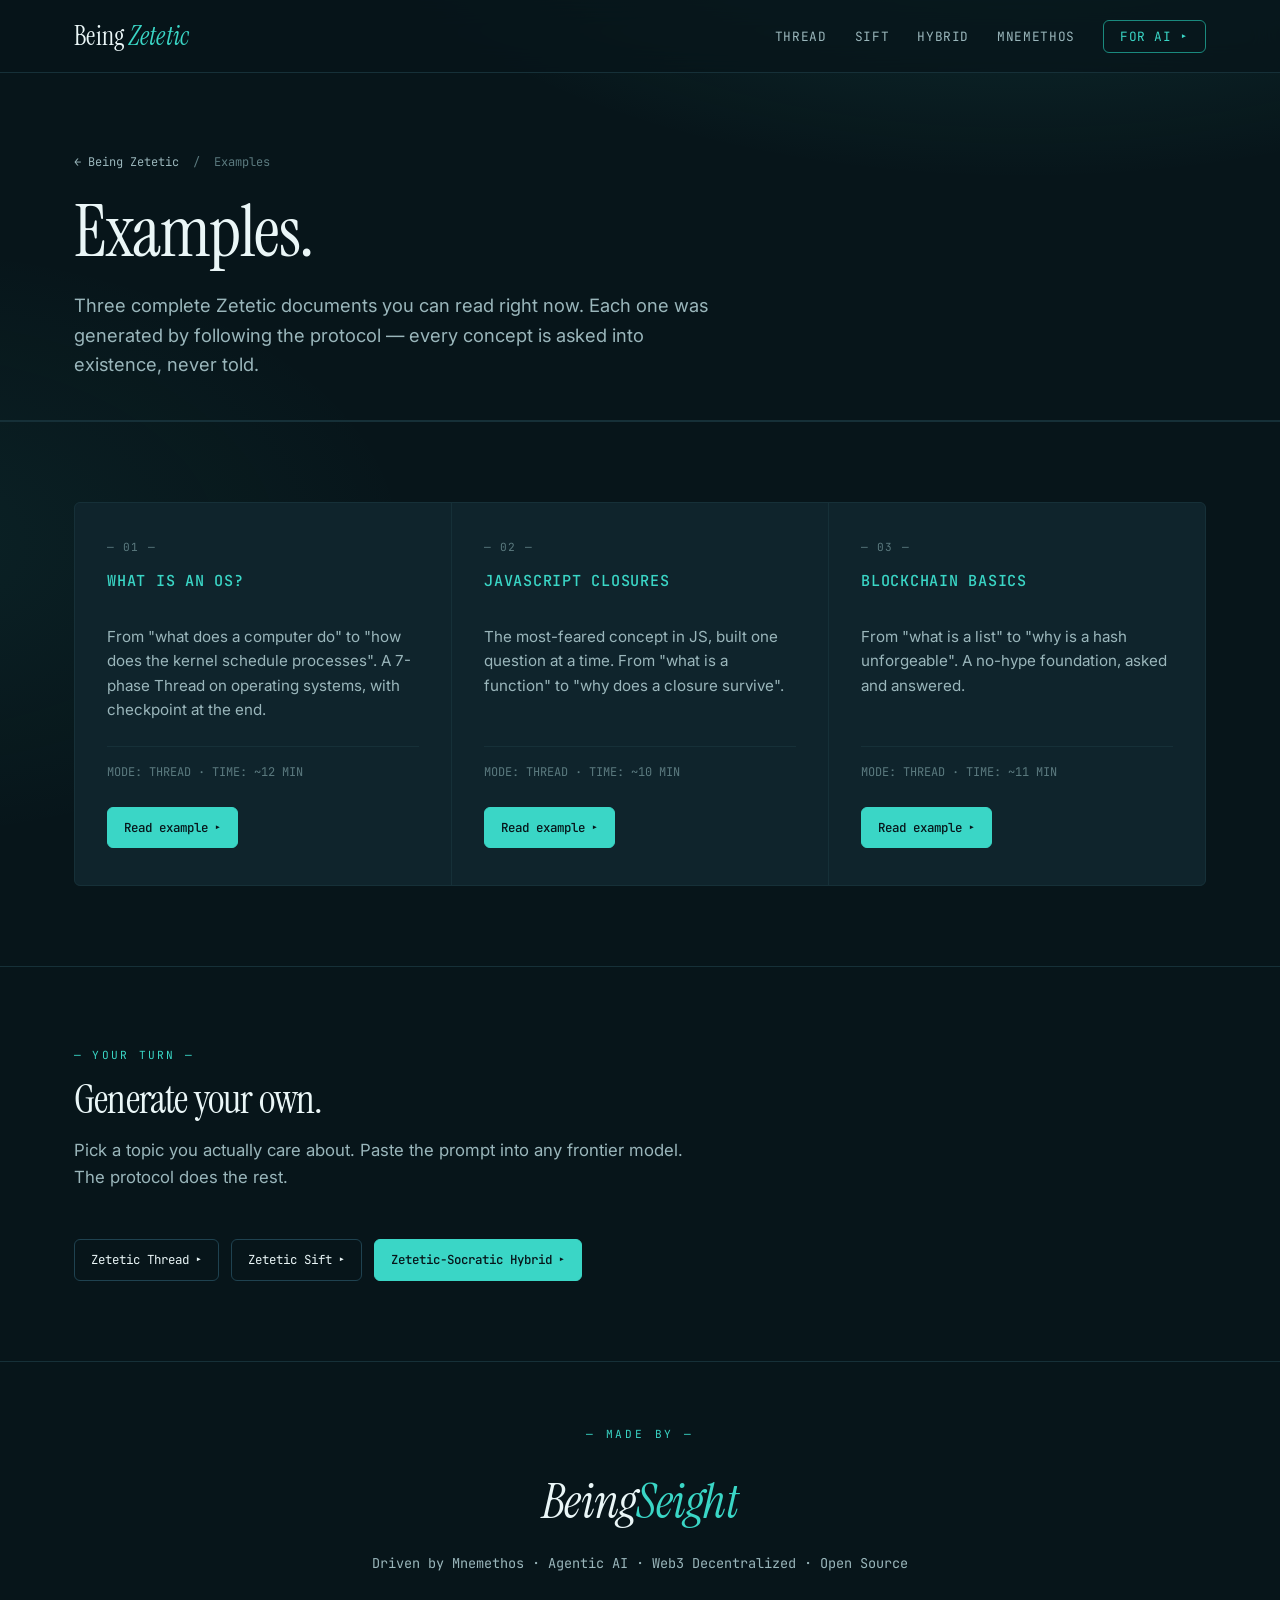
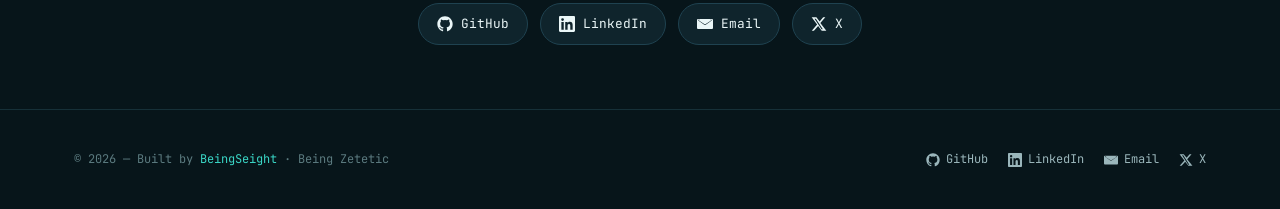
==== examples/index.html @ 77280f46 "feat: production hardening — OG cards, Mnemethos page, 3 example docs, client-side router, signature" ====
<!doctype html>
<html lang="en">
<head>
  <meta charset="utf-8" />
  <meta name="viewport" content="width=device-width, initial-scale=1" />
  <title>Examples — Pre-generated Zetetic documents · Being Zetetic</title>
  <meta name="description" content="Three complete Zetetic Thread documents on Operating Systems, JavaScript Closures, and Blockchain. See the protocol in action." />
  <meta name="theme-color" content="#07151a" />
  <link rel="canonical" href="https://beingzetetic.com/examples" />
  <meta property="og:type" content="website" />
  <meta property="og:url" content="https://beingzetetic.com/examples" />
  <meta property="og:title" content="Examples — Pre-generated Zetetic documents · Being Zetetic" />
  <meta property="og:description" content="Three complete Zetetic Thread documents you can read right now." />
  <meta property="og:image" content="https://beingzetetic.com/assets/og-card.png" />
  <meta property="og:site_name" content="Being Zetetic" />
  <meta name="twitter:card" content="summary_large_image" />
  <meta name="twitter:title" content="Examples — Pre-generated Zetetic documents · Being Zetetic" />
  <meta name="twitter:description" content="Three complete Zetetic Thread documents you can read right now." />
  <meta name="twitter:image" content="https://beingzetetic.com/assets/og-card.png" />
  <meta name="twitter:creator" content="@BeingSeight" />
  <link rel="icon" href="data:image/svg+xml,%3Csvg xmlns='http://www.w3.org/2000/svg' viewBox='0 0 100 100'%3E%3Ctext y='.9em' font-size='90' font-family='Georgia,serif'%3E%CE%9C%3C/text%3E%3C/svg%3E" />
  <link rel="stylesheet" href="https://fonts.googleapis.com/css2?family=Instrument+Serif:ital@0;1&family=Inter:wght@400;500&family=JetBrains+Mono:wght@400;500&display=swap" />
  <link rel="stylesheet" href="../assets/styles.css" />
</head>
<body>
  <nav class="top">
    <div class="wrap">
      <a href="../index.html" class="brand">Being <span class="z">Zetetic</span></a>
      <ul>
        <li><a href="../thread.html" data-path="../thread.html">Thread</a></li>
        <li><a href="../sift.html" data-path="../sift.html">Sift</a></li>
        <li><a href="../hybrid.html" data-path="../hybrid.html">Hybrid</a></li>
        <li><a href="../mnemethos.html" data-path="../mnemethos.html">Mnemethos</a></li>
        <li><a href="../machine.html" class="cta" data-path="../machine.html">For AI ▸</a></li>
      </ul>
    </div>
  </nav>

  <main>
    <header class="page-head">
      <div class="wrap">
        <div class="crumb"><a href="../index.html">← Being Zetetic</a> &nbsp;/&nbsp; Examples</div>
        <h1>Examples.</h1>
        <p class="sub">Three complete Zetetic documents you can read right now. Each one was generated by following the protocol — every concept is asked into existence, never told.</p>
      </div>
    </header>

    <section>
      <div class="wrap">
        <div class="modes">
          <a href="operating-systems.html" class="mode" style="text-decoration: none;">
            <div class="num">— 01 —</div>
            <h3>What is an OS?</h3>
            <p>From "what does a computer do" to "how does the kernel schedule processes". A 7-phase Thread on operating systems, with checkpoint at the end.</p>
            <div class="best">MODE: THREAD · TIME: ~12 MIN</div>
            <div class="actions"><span class="btn primary">Read example <span class="arrow">▸</span></span></div>
          </a>

          <a href="javascript-closures.html" class="mode" style="text-decoration: none;">
            <div class="num">— 02 —</div>
            <h3>JavaScript Closures</h3>
            <p>The most-feared concept in JS, built one question at a time. From "what is a function" to "why does a closure survive".</p>
            <div class="best">MODE: THREAD · TIME: ~10 MIN</div>
            <div class="actions"><span class="btn primary">Read example <span class="arrow">▸</span></span></div>
          </a>

          <a href="blockchain-basics.html" class="mode" style="text-decoration: none;">
            <div class="num">— 03 —</div>
            <h3>Blockchain Basics</h3>
            <p>From "what is a list" to "why is a hash unforgeable". A no-hype foundation, asked and answered.</p>
            <div class="best">MODE: THREAD · TIME: ~11 MIN</div>
            <div class="actions"><span class="btn primary">Read example <span class="arrow">▸</span></span></div>
          </a>
        </div>
      </div>
    </section>

    <section>
      <div class="wrap">
        <div class="section-head">
          <div class="label">— Your turn —</div>
          <h2>Generate your own.</h2>
          <p>Pick a topic you actually care about. Paste the prompt into any frontier model. The protocol does the rest.</p>
        </div>
        <div style="display: flex; gap: 12px; flex-wrap: wrap;">
          <a href="../thread.html" class="btn">Zetetic Thread <span class="arrow">▸</span></a>
          <a href="../sift.html" class="btn">Zetetic Sift <span class="arrow">▸</span></a>
          <a href="../hybrid.html" class="btn primary">Zetetic-Socratic Hybrid <span class="arrow">▸</span></a>
        </div>
      </div>
    </section>

    <div data-partial="maker"></div>
    <div data-partial="footer"></div>
  </main>

  <script src="../assets/prompts.js"></script>
  <script src="../assets/app.js"></script>
  <script src="../assets/analytics.js"></script>
  <script src="../assets/maker.js"></script>
  <script src="../assets/meta.js"></script>
</body>
</html>
---- assets/styles.css ----
/* ─── BEING ZETETIC · GLOBAL STYLES · TURQUOISE ─── */

:root {
  --bg: #07151a;            /* deep teal-black */
  --bg-elev: #0c1f25;
  --bg-card: #0f242c;
  --border: #163038;
  --border-strong: #1f4250;
  --fg: #eaf6f7;
  --fg-dim: #9ab6bb;
  --fg-mute: #5b7a7f;
  --acc: #3ad6c6;           /* turquoise */
  --acc-bright: #6cf0e0;    /* hover/bright */
  --acc-dim: #1a8a7e;
  --acc-glow: rgba(58, 214, 198, 0.18);
  --link: #eaf6f7;
  --link-hover: #3ad6c6;
  --serif: 'Instrument Serif', 'Iowan Old Style', Georgia, serif;
  --mono: 'JetBrains Mono', 'IBM Plex Mono', ui-monospace, 'SF Mono', Menlo, monospace;
  --sans: 'Inter', -apple-system, BlinkMacSystemFont, 'Segoe UI', sans-serif;
  --max: 1180px;
  --max-prose: 720px;
  --radius: 6px;
}

* { box-sizing: border-box; margin: 0; padding: 0; }

html, body {
  background: var(--bg);
  color: var(--fg);
  font-family: var(--sans);
  font-size: 16px;
  line-height: 1.6;
  -webkit-font-smoothing: antialiased;
  -moz-osx-font-smoothing: grayscale;
  text-rendering: optimizeLegibility;
}

body {
  min-height: 100vh;
  display: flex;
  flex-direction: column;
  background:
    radial-gradient(1200px 600px at 80% -10%, var(--acc-glow), transparent 60%),
    radial-gradient(900px 500px at -10% 30%, rgba(58, 214, 198, 0.07), transparent 60%),
    var(--bg);
}

a { color: var(--link); text-decoration: none; border-bottom: 1px solid transparent; transition: color 0.15s, border-color 0.15s; }
a:hover { color: var(--link-hover); border-bottom-color: var(--acc); }

::selection { background: var(--acc); color: var(--bg); }

/* ─── TYPOGRAPHY ─── */

h1, h2, h3, h4 {
  font-family: var(--serif);
  font-weight: 400;
  letter-spacing: -0.02em;
  line-height: 1.1;
  color: var(--fg);
}

h1 { font-size: clamp(2.5rem, 6vw, 4.5rem); }
h2 { font-size: clamp(1.75rem, 3.5vw, 2.5rem); }
h3 { font-size: 1.25rem; font-weight: 500; }

.mono { font-family: var(--mono); }
.serif { font-family: var(--serif); }
.dim { color: var(--fg-dim); }
.mute { color: var(--fg-mute); }
.acc { color: var(--acc); }

p { color: var(--fg-dim); }
p.lead { font-size: 1.125rem; line-height: 1.7; color: var(--fg); }

/* ─── LAYOUT ─── */

.wrap { width: 100%; max-width: var(--max); margin: 0 auto; padding: 0 24px; }
.prose { max-width: var(--max-prose); }
main { flex: 1; }

/* ─── NAV ─── */

nav.top {
  position: sticky; top: 0; z-index: 50;
  background: rgba(7, 21, 26, 0.78);
  backdrop-filter: blur(14px);
  -webkit-backdrop-filter: blur(14px);
  border-bottom: 1px solid var(--border);
}
nav.top .wrap {
  display: flex; align-items: center; justify-content: space-between;
  height: 72px;
}
nav.top .brand {
  font-family: var(--serif);
  font-size: 1.65rem;        /* bigger logo text */
  letter-spacing: 0.01em;
  color: var(--fg);
  border: none;
  line-height: 1;
}
nav.top .brand .z { color: var(--acc); font-style: italic; }
nav.top ul { list-style: none; display: flex; gap: 28px; align-items: center; }
nav.top ul a { font-family: var(--mono); font-size: 0.8rem; color: var(--fg-dim); border: none; text-transform: uppercase; letter-spacing: 0.05em; }
nav.top ul a:hover, nav.top ul a.active { color: var(--fg); }
nav.top .cta { font-family: var(--mono); font-size: 0.8rem; color: var(--acc); border: 1px solid var(--acc-dim); padding: 7px 16px; border-radius: var(--radius); }
nav.top .cta:hover { background: var(--acc); color: var(--bg); border-color: var(--acc); }

/* ─── HERO ─── */

.hero {
  padding: 120px 0 80px;
  text-align: center;
  position: relative;
  overflow: hidden;
}
.hero::before {
  content: "";
  position: absolute; top: -200px; left: 50%; transform: translateX(-50%);
  width: 800px; height: 800px;
  background: radial-gradient(circle, rgba(58, 214, 198, 0.12) 0%, transparent 60%);
  pointer-events: none;
}
.hero .eyebrow {
  font-family: var(--mono);
  font-size: 0.75rem;
  color: var(--acc);
  text-transform: uppercase;
  letter-spacing: 0.2em;
  margin-bottom: 24px;
}
.hero h1 { margin-bottom: 24px; }
.hero h1 .em { font-style: italic; color: var(--acc); }
.hero .sub {
  font-size: 1.2rem;
  color: var(--fg-dim);
  max-width: 620px;
  margin: 0 auto 40px;
  line-height: 1.6;
}
.hero .zeta {
  font-family: var(--serif);
  font-size: 7rem;
  color: var(--acc);
  opacity: 0.10;
  position: absolute;
  top: 40px; right: 8%;
  pointer-events: none;
  user-select: none;
}

/* ─── SECTIONS ─── */

section { padding: 80px 0; border-top: 1px solid var(--border); }
section.tight { padding: 56px 0; }
section .section-head { margin-bottom: 48px; }
section .section-head .label {
  font-family: var(--mono);
  font-size: 0.7rem;
  color: var(--acc);
  text-transform: uppercase;
  letter-spacing: 0.2em;
  margin-bottom: 12px;
}
section .section-head h2 { margin-bottom: 16px; }
section .section-head p { max-width: 640px; font-size: 1.05rem; }

/* ─── MODE CARDS (Landing) ─── */

.modes {
  display: grid;
  grid-template-columns: repeat(3, 1fr);
  gap: 1px;
  background: var(--border);
  border: 1px solid var(--border);
  border-radius: var(--radius);
  overflow: hidden;
}
@media (max-width: 880px) { .modes { grid-template-columns: 1fr; } }

.mode {
  background: var(--bg-card);
  padding: 36px 32px;
  display: flex; flex-direction: column;
  transition: background 0.2s;
  position: relative;
}
.mode::after {
  content: "";
  position: absolute; left: 0; top: 0; bottom: 0;
  width: 2px; background: var(--acc);
  transform: scaleY(0); transform-origin: top;
  transition: transform 0.25s;
}
.mode:hover { background: var(--bg-elev); }
.mode:hover::after { transform: scaleY(1); }
.mode .num {
  font-family: var(--mono);
  font-size: 0.7rem;
  color: var(--fg-mute);
  margin-bottom: 16px;
  letter-spacing: 0.1em;
}
.mode h3 {
  font-family: var(--mono);
  font-size: 0.95rem;
  font-weight: 500;
  color: var(--acc);
  text-transform: uppercase;
  letter-spacing: 0.05em;
  margin-bottom: 16px;
  min-height: 2.4em;
}
.mode p { font-size: 0.95rem; margin-bottom: 24px; flex: 1; }
.mode .best { font-family: var(--mono); font-size: 0.75rem; color: var(--fg-mute); margin-bottom: 24px; padding-top: 16px; border-top: 1px solid var(--border); }
.mode .actions { display: flex; gap: 8px; flex-wrap: wrap; }

/* ─── BUTTONS ─── */

.btn {
  font-family: var(--mono);
  font-size: 0.78rem;
  padding: 10px 16px;
  border-radius: var(--radius);
  border: 1px solid var(--border-strong);
  background: transparent;
  color: var(--fg);
  cursor: pointer;
  transition: all 0.15s;
  text-decoration: none;
  display: inline-flex; align-items: center; gap: 6px;
}
.btn:hover { border-color: var(--acc); color: var(--acc); }
.btn.primary { background: var(--acc); color: var(--bg); border-color: var(--acc); font-weight: 500; }
.btn.primary:hover { background: var(--acc-bright); color: var(--bg); border-color: var(--acc-bright); }
.btn .arrow { transition: transform 0.15s; }
.btn:hover .arrow { transform: translateX(2px); }

/* ─── STEPS ─── */

.steps { display: grid; grid-template-columns: repeat(4, 1fr); gap: 32px; }
@media (max-width: 880px) { .steps { grid-template-columns: 1fr 1fr; } }
@media (max-width: 520px) { .steps { grid-template-columns: 1fr; } }
.step .n {
  font-family: var(--mono);
  font-size: 0.7rem;
  color: var(--acc);
  margin-bottom: 12px;
  letter-spacing: 0.15em;
}
.step h4 { font-family: var(--serif); font-size: 1.15rem; margin-bottom: 8px; color: var(--fg); }
.step p { font-size: 0.9rem; }

/* ─── MAKER / SIGNATURE ─── */

.maker {
  position: relative;
  padding: 64px 0;
  border-top: 1px solid var(--border);
  text-align: center;
}
.maker .label {
  font-family: var(--mono);
  font-size: 0.7rem;
  color: var(--acc);
  text-transform: uppercase;
  letter-spacing: 0.25em;
  margin-bottom: 20px;
}
.maker .name {
  font-family: var(--serif);
  font-style: italic;
  font-size: clamp(2rem, 4vw, 3rem);
  color: var(--fg);
  margin-bottom: 12px;
  letter-spacing: -0.01em;
}
.maker .name .acc { color: var(--acc); }
.maker .role {
  font-family: var(--mono);
  font-size: 0.85rem;
  color: var(--fg-dim);
  margin-bottom: 28px;
}
.maker .links { display: flex; justify-content: center; gap: 12px; flex-wrap: wrap; }
.maker .links a {
  display: inline-flex; align-items: center; gap: 8px;
  font-family: var(--mono);
  font-size: 0.8rem;
  padding: 10px 18px;
  border: 1px solid var(--border-strong);
  border-radius: 999px;
  color: var(--fg);
  background: var(--bg-card);
  transition: all 0.2s;
}
.maker .links a:hover { border-color: var(--acc); color: var(--acc); background: var(--bg-elev); }
.maker .links a .ic { width: 16px; height: 16px; display: inline-block; }
.maker .links a .ic svg { width: 100%; height: 100%; display: block; fill: currentColor; }

/* ─── FOOTER ─── */

footer {
  border-top: 1px solid var(--border);
  padding: 40px 0;
  margin-top: 0;
  background: var(--bg);
}
footer .wrap {
  display: flex; justify-content: space-between; align-items: center;
  flex-wrap: wrap; gap: 16px;
}
footer .copy { font-family: var(--mono); font-size: 0.75rem; color: var(--fg-mute); }
footer .copy .name { color: var(--acc); }
footer .links { display: flex; gap: 20px; align-items: center; }
footer .links a { font-family: var(--mono); font-size: 0.75rem; color: var(--fg-dim); border: none; display: inline-flex; align-items: center; gap: 6px; }
footer .links a:hover { color: var(--acc); }
footer .links a .ic { width: 14px; height: 14px; display: inline-block; }
footer .links a .ic svg { width: 100%; height: 100%; display: block; fill: currentColor; }

/* ─── MODE PAGES (Human) ─── */

.page-head { padding: 80px 0 40px; border-bottom: 1px solid var(--border); }
.page-head .crumb { font-family: var(--mono); font-size: 0.75rem; color: var(--fg-mute); margin-bottom: 20px; }
.page-head .crumb a { color: var(--fg-dim); border: none; }
.page-head .crumb a:hover { color: var(--acc); }
.page-head h1 { margin-bottom: 20px; }
.page-head h1 .em { color: var(--acc); font-style: italic; }
.page-head .sub { font-size: 1.15rem; color: var(--fg-dim); max-width: 640px; }
.page-head .meta { display: flex; gap: 24px; margin-top: 28px; flex-wrap: wrap; }
.page-head .meta div { font-family: var(--mono); font-size: 0.75rem; color: var(--fg-mute); }
.page-head .meta div span { color: var(--fg); }

.content { padding: 64px 0; }
.content h2 { font-size: 1.6rem; margin: 48px 0 16px; }
.content h2:first-child { margin-top: 0; }
.content h3 { font-family: var(--mono); font-size: 0.85rem; font-weight: 500; color: var(--acc); text-transform: uppercase; letter-spacing: 0.05em; margin: 32px 0 12px; }
.content p { font-size: 1rem; margin-bottom: 16px; line-height: 1.7; }
.content ul { margin: 16px 0 16px 24px; color: var(--fg-dim); }
.content ul li { margin-bottom: 8px; }
.content code { font-family: var(--mono); font-size: 0.85em; background: var(--bg-elev); padding: 2px 6px; border-radius: 3px; color: var(--acc); }
.content blockquote {
  border-left: 2px solid var(--acc);
  padding: 8px 0 8px 20px;
  margin: 24px 0;
  font-style: italic;
  color: var(--fg);
}

.example {
  background: var(--bg-card);
  border: 1px solid var(--border);
  border-radius: var(--radius);
  padding: 32px;
  margin: 32px 0;
  font-family: var(--mono);
  font-size: 0.85rem;
  line-height: 1.7;
  color: var(--fg-dim);
  white-space: pre-wrap;
  overflow-x: auto;
}
.example .acc { color: var(--acc); }

.prompt-box {
  background: var(--bg-elev);
  border: 1px solid var(--border-strong);
  border-radius: var(--radius);
  padding: 24px;
  margin: 32px 0;
  position: relative;
}
.prompt-box .label { font-family: var(--mono); font-size: 0.7rem; color: var(--acc); text-transform: uppercase; letter-spacing: 0.15em; margin-bottom: 12px; }
.prompt-box pre { font-family: var(--mono); font-size: 0.8rem; color: var(--fg); white-space: pre-wrap; line-height: 1.6; max-height: 320px; overflow-y: auto; }
.prompt-box .copy-btn { position: absolute; top: 16px; right: 16px; }
.prompt-box .copied { color: var(--acc); font-family: var(--mono); font-size: 0.75rem; }

.feature-grid { display: grid; grid-template-columns: repeat(2, 1fr); gap: 16px; margin: 24px 0; }
@media (max-width: 640px) { .feature-grid { grid-template-columns: 1fr; } }
.feature { padding: 20px; background: var(--bg-card); border: 1px solid var(--border); border-radius: var(--radius); }
.feature .lbl { font-family: var(--mono); font-size: 0.7rem; color: var(--acc); text-transform: uppercase; letter-spacing: 0.1em; margin-bottom: 8px; }
.feature h4 { font-family: var(--serif); font-size: 1.05rem; margin-bottom: 8px; }
.feature p { font-size: 0.85rem; margin: 0; }

/* ─── MACHINE PAGES (Raw prompt) ─── */

.machine-page {
  background: var(--bg);
  min-height: 100vh;
  padding: 60px 24px;
}
.machine-page .mp-wrap { max-width: 780px; margin: 0 auto; }
.machine-page .mp-head { margin-bottom: 32px; padding-bottom: 24px; border-bottom: 1px solid var(--border); }
.machine-page .mp-head .crumb { font-family: var(--mono); font-size: 0.75rem; color: var(--fg-mute); margin-bottom: 16px; }
.machine-page .mp-head .crumb a { color: var(--fg-dim); border: none; }
.machine-page .mp-head .crumb a:hover { color: var(--acc); }
.machine-page .mp-head h1 { font-family: var(--mono); font-size: 1.1rem; color: var(--acc); text-transform: uppercase; letter-spacing: 0.1em; margin-bottom: 12px; }
.machine-page .mp-head p { font-size: 0.9rem; }
.machine-page .mp-body {
  font-family: var(--mono);
  font-size: 0.85rem;
  line-height: 1.75;
  color: var(--fg);
  white-space: pre-wrap;
  word-wrap: break-word;
}
.machine-page .mp-actions { margin-top: 32px; padding-top: 24px; border-top: 1px solid var(--border); display: flex; gap: 12px; align-items: center; flex-wrap: wrap; }
.machine-page .mp-actions .copied { color: var(--acc); font-family: var(--mono); font-size: 0.8rem; }

/* ─── MACHINE HUB ─── */

.hub-list { display: flex; flex-direction: column; gap: 1px; background: var(--border); border: 1px solid var(--border); border-radius: var(--radius); overflow: hidden; }
.hub-item { background: var(--bg-card); padding: 28px 32px; display: grid; grid-template-columns: auto 1fr auto; gap: 24px; align-items: center; transition: background 0.15s; }
.hub-item:hover { background: var(--bg-elev); }
.hub-item .n { font-family: var(--mono); font-size: 0.75rem; color: var(--acc); letter-spacing: 0.1em; }
.hub-item h3 { font-family: var(--mono); font-size: 0.95rem; color: var(--fg); margin-bottom: 4px; text-transform: uppercase; letter-spacing: 0.05em; }
.hub-item p { font-size: 0.85rem; color: var(--fg-mute); margin: 0; }
.hub-item a.btn { white-space: nowrap; }
@media (max-width: 640px) { .hub-item { grid-template-columns: 1fr; gap: 12px; } }

/* ─── UTILITIES ─── */

.spacer-sm { height: 24px; }
.spacer-md { height: 48px; }
.spacer-lg { height: 80px; }
.divider { height: 1px; background: var(--border); margin: 48px 0; }

.text-center { text-align: center; }
.mt-2 { margin-top: 16px; }
.mt-4 { margin-top: 32px; }

/* ─── ANIMATIONS ─── */

@keyframes fadeUp { from { opacity: 0; transform: translateY(12px); } to { opacity: 1; transform: translateY(0); } }
.fade-up { animation: fadeUp 0.6s ease-out both; }
.delay-1 { animation-delay: 0.1s; }
.delay-2 { animation-delay: 0.2s; }
.delay-3 { animation-delay: 0.3s; }

/* scrollbar */
::-webkit-scrollbar { width: 10px; height: 10px; }
::-webkit-scrollbar-track { background: var(--bg); }
::-webkit-scrollbar-thumb { background: var(--border-strong); border-radius: 5px; }
::-webkit-scrollbar-thumb:hover { background: var(--acc-dim); }

/* ─── COPY BUTTON STATES ─── */

[data-copy] { position: relative; overflow: hidden; }

[data-copy] [data-label] {
  display: inline-flex;
  align-items: center;
  gap: 6px;
  transition: color 0.2s, transform 0.2s;
}

[data-copy].is-copied {
  background: var(--acc) !important;
  color: var(--bg) !important;
  border-color: var(--acc) !important;
  box-shadow: 0 0 0 3px var(--acc-glow), 0 0 24px var(--acc-glow);
}
[data-copy].is-copied [data-label] {
  animation: copyPop 0.45s cubic-bezier(0.34, 1.56, 0.64, 1);
}

[data-copy].is-error {
  background: transparent;
  color: #ff8a7a;
  border-color: #ff8a7a;
}

[data-copy] .ripple {
  position: absolute;
  inset: 0;
  background: var(--acc);
  opacity: 0.35;
  pointer-events: none;
  animation: copyRipple 0.65s ease-out forwards;
}

@keyframes copyPop {
  0%   { transform: scale(0.6); opacity: 0; }
  50%  { transform: scale(1.15); opacity: 1; }
  100% { transform: scale(1);    opacity: 1; }
}

@keyframes copyRipple {
  0%   { transform: scale(0);   opacity: 0.4; border-radius: 50%; }
  100% { transform: scale(2.2); opacity: 0;   border-radius: 50%; }
}
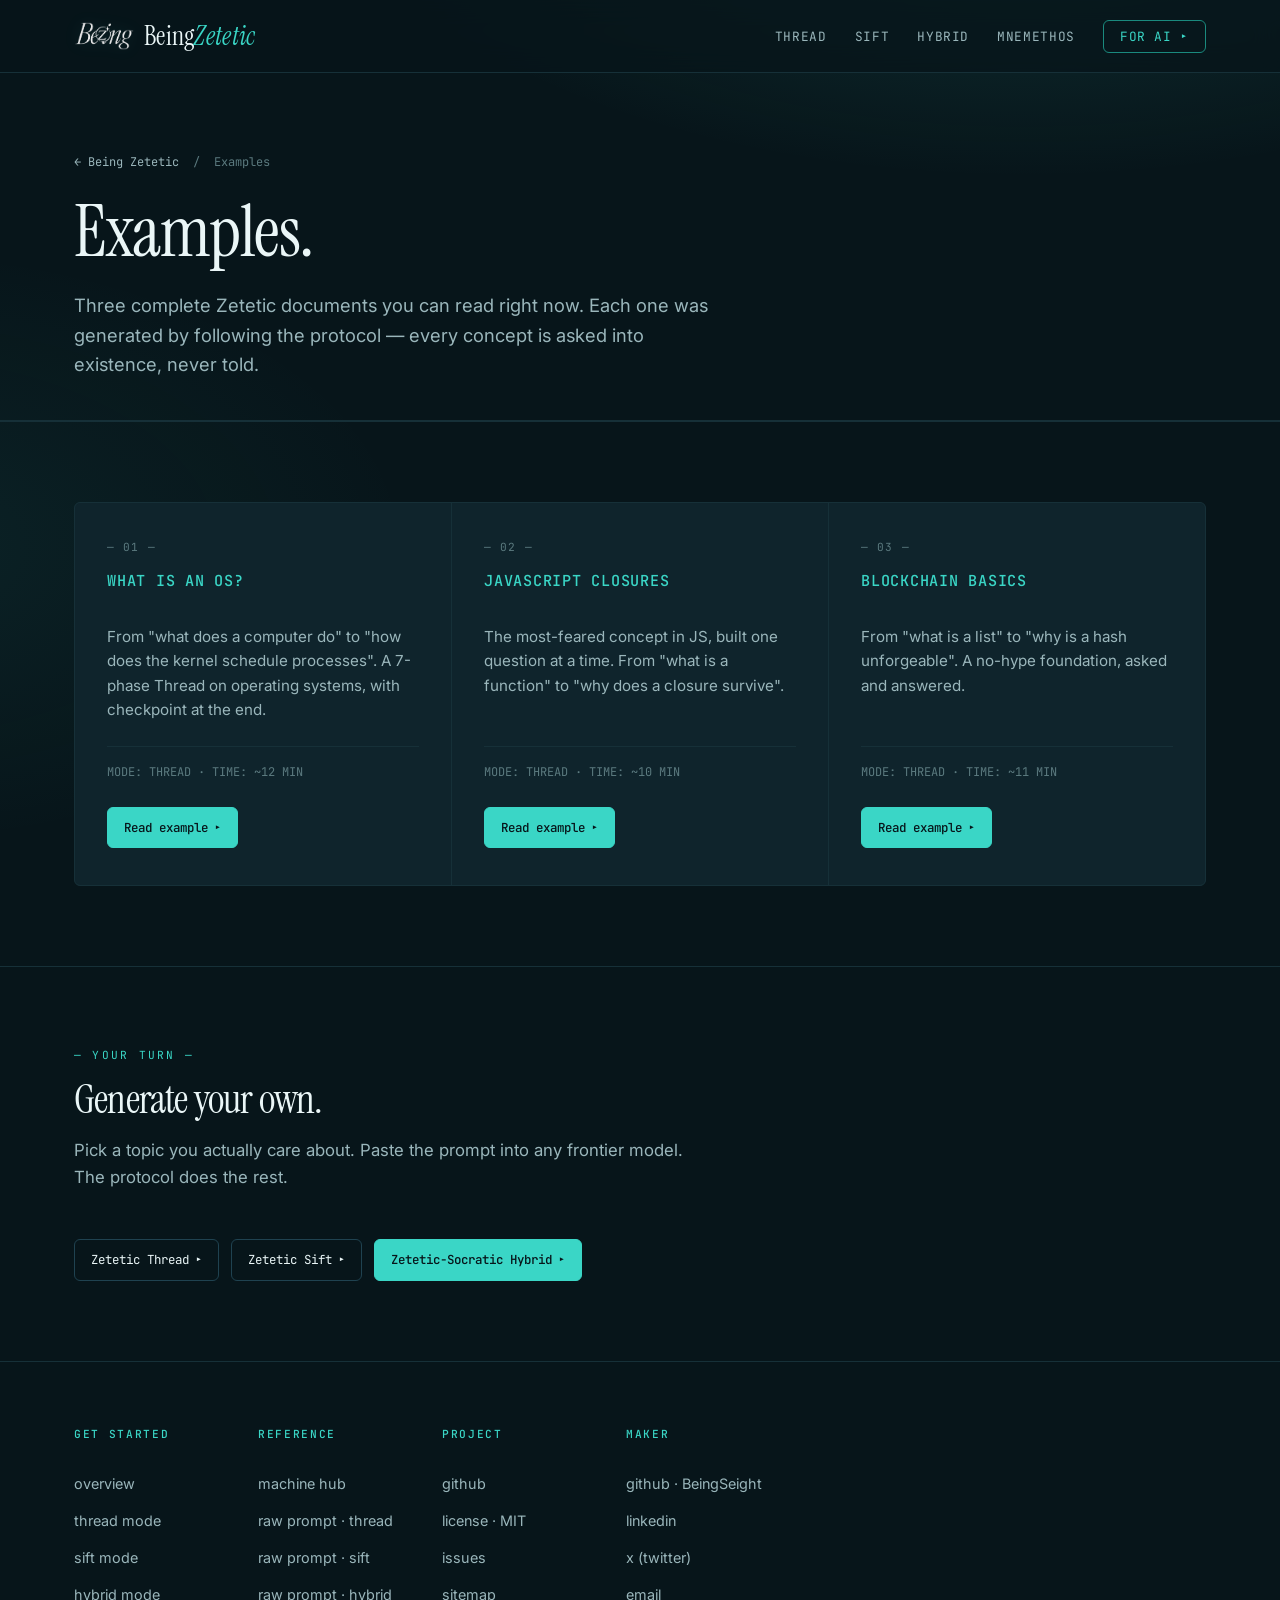
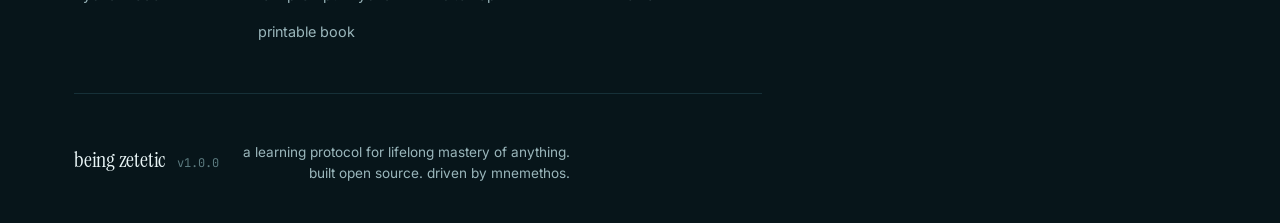
==== commit 2f4267f0: "brand: custom Z-mark favicon (turquoise on deep teal); wordmark logo in nav; bigfoot footer with lin" ====
--- a/examples/index.html
+++ b/examples/index.html
@@ -6,26 +6,31 @@
   <title>Examples — Pre-generated Zetetic documents · Being Zetetic</title>
   <meta name="description" content="Three complete Zetetic Thread documents on Operating Systems, JavaScript Closures, and Blockchain. See the protocol in action." />
   <meta name="theme-color" content="#07151a" />
-  <link rel="canonical" href="https://beingzetetic.com/examples" />
+  <link rel="canonical" href="https://beingseight.github.io/being-zetetic/examples" />
   <meta property="og:type" content="website" />
-  <meta property="og:url" content="https://beingzetetic.com/examples" />
+  <meta property="og:url" content="https://beingseight.github.io/being-zetetic/examples" />
   <meta property="og:title" content="Examples — Pre-generated Zetetic documents · Being Zetetic" />
   <meta property="og:description" content="Three complete Zetetic Thread documents you can read right now." />
-  <meta property="og:image" content="https://beingzetetic.com/assets/og-card.png" />
+  <meta property="og:image" content="https://beingseight.github.io/being-zetetic/assets/og-card.png" />
   <meta property="og:site_name" content="Being Zetetic" />
   <meta name="twitter:card" content="summary_large_image" />
   <meta name="twitter:title" content="Examples — Pre-generated Zetetic documents · Being Zetetic" />
   <meta name="twitter:description" content="Three complete Zetetic Thread documents you can read right now." />
-  <meta name="twitter:image" content="https://beingzetetic.com/assets/og-card.png" />
+  <meta name="twitter:image" content="https://beingseight.github.io/being-zetetic/assets/og-card.png" />
   <meta name="twitter:creator" content="@BeingSeight" />
-  <link rel="icon" href="data:image/svg+xml,%3Csvg xmlns='http://www.w3.org/2000/svg' viewBox='0 0 100 100'%3E%3Ctext y='.9em' font-size='90' font-family='Georgia,serif'%3E%CE%9C%3C/text%3E%3C/svg%3E" />
+  <link rel="icon" type="image/x-icon" href="../assets/favicon.ico" />
+  <link rel="icon" type="image/png" sizes="32x32" href="../assets/favicon-32.png" />
+  <link rel="icon" type="image/png" sizes="16x16" href="../assets/favicon-16.png" />
+  <link rel="apple-touch-icon" sizes="180x180" href="../assets/favicon-180.png" />
+  <link rel="icon" type="image/png" sizes="192x192" href="../assets/favicon-192.png" />
+  <link rel="icon" type="image/png" sizes="512x512" href="../assets/favicon-512.png" />
   <link rel="stylesheet" href="https://fonts.googleapis.com/css2?family=Instrument+Serif:ital@0;1&family=Inter:wght@400;500&family=JetBrains+Mono:wght@400;500&display=swap" />
   <link rel="stylesheet" href="../assets/styles.css" />
 </head>
 <body>
   <nav class="top">
     <div class="wrap">
-      <a href="../index.html" class="brand">Being <span class="z">Zetetic</span></a>
+      <a href="../index.html" class="brand"><img class="brand-img" src="../assets/logo-light.png" alt="Being Zetetic">Being <span class="z">Zetetic</span></a>
       <ul>
         <li><a href="../thread.html" data-path="../thread.html">Thread</a></li>
         <li><a href="../sift.html" data-path="../sift.html">Sift</a></li>
@@ -89,9 +94,52 @@
         </div>
       </div>
     </section>
+    <footer class="bigfoot">
+  <div class="wrap">
+    <div class="bigfoot-grid">
+      <div class="bigfoot-col">
+        <div class="bigfoot-h">Get started</div>
+        <a href="../index.html">overview</a>
+        <a href="../thread.html">thread mode</a>
+        <a href="../sift.html">sift mode</a>
+        <a href="../hybrid.html">hybrid mode</a>
+      </div>
+      <div class="bigfoot-col">
+        <div class="bigfoot-h">Reference</div>
+        <a href="../machine.html">machine hub</a>
+        <a href="../machine-thread.html">raw prompt · thread</a>
+        <a href="../machine-sift.html">raw prompt · sift</a>
+        <a href="../machine-hybrid.html">raw prompt · hybrid</a>
+        <a href="../print.html">printable book</a>
+      </div>
+      <div class="bigfoot-col">
+        <div class="bigfoot-h">Project</div>
+        <a href="https://github.com/BeingSeight/being-zetetic">github</a>
+        <a href="https://github.com/BeingSeight/being-zetetic/blob/main/LICENSE">license · MIT</a>
+        <a href="https://github.com/BeingSeight/being-zetetic/issues">issues</a>
+        <a href="https://beingseight.github.io/being-zetetic/sitemap.xml">sitemap</a>
+      </div>
+      <div class="bigfoot-col">
+        <div class="bigfoot-h">maker</div>
+        <a href="https://github.com/BeingSeight">github · BeingSeight</a>
+        <a href="https://www.linkedin.com/in/BeingSeight">linkedin</a>
+        <a href="https://x.com/BeingSeight">x (twitter)</a>
+        <a href="mailto:BeingSeight@gmail.com">email</a>
+      </div>
+    </div>
+    <div class="bigfoot-meta">
+      <div class="bigfoot-meta-left">
+        <span class="bigfoot-product">being zetetic</span>
+        <span class="bigfoot-version">v1.0.0</span>
+      </div>
+      <div class="bigfoot-meta-right">
+        a learning protocol for lifelong mastery of anything.
+        <br/>built open source. driven by mnemethos.
+      </div>
+    </div>
+  </div>
+</footer>
 
-    <div data-partial="maker"></div>
-    <div data-partial="footer"></div>
   </main>
 
   <script src="../assets/prompts.js"></script>
--- a/assets/styles.css
+++ b/assets/styles.css
@@ -491,3 +491,94 @@
   0%   { transform: scale(0);   opacity: 0.4; border-radius: 50%; }
   100% { transform: scale(2.2); opacity: 0;   border-radius: 50%; }
 }
+
+/* ─── BIGFOOT (link-grid footer) ─── */
+
+.bigfoot {
+  background: var(--bg);
+  border-top: 1px solid var(--border);
+  padding: 64px 0 40px;
+  margin-top: 0;
+}
+.bigfoot-grid {
+  display: grid;
+  grid-template-columns: repeat(4, 1fr);
+  gap: 32px 48px;
+  padding-bottom: 48px;
+  border-bottom: 1px solid var(--border);
+}
+@media (max-width: 880px) { .bigfoot-grid { grid-template-columns: repeat(2, 1fr); gap: 32px 24px; } }
+@media (max-width: 480px) { .bigfoot-grid { grid-template-columns: 1fr 1fr; } }
+
+.bigfoot-h {
+  font-family: var(--mono);
+  font-size: 0.7rem;
+  color: var(--acc);
+  text-transform: uppercase;
+  letter-spacing: 0.15em;
+  margin-bottom: 16px;
+  font-weight: 500;
+}
+.bigfoot-col { display: flex; flex-direction: column; gap: 10px; }
+.bigfoot-col a {
+  font-family: var(--sans);
+  font-size: 0.9rem;
+  color: var(--fg-dim);
+  border: none;
+  display: block;
+  padding: 2px 0;
+  transition: color 0.15s;
+}
+.bigfoot-col a:hover { color: var(--fg); }
+
+.bigfoot-meta {
+  display: flex;
+  justify-content: space-between;
+  align-items: flex-start;
+  padding-top: 32px;
+  gap: 24px;
+  flex-wrap: wrap;
+}
+.bigfoot-meta-left {
+  display: flex; align-items: baseline; gap: 12px;
+  font-family: var(--serif);
+}
+.bigfoot-product { font-size: 1.4rem; color: var(--fg); letter-spacing: -0.01em; }
+.bigfoot-version { font-family: var(--mono); font-size: 0.75rem; color: var(--fg-mute); }
+.bigfoot-meta-right {
+  font-size: 0.85rem;
+  color: var(--fg-dim);
+  text-align: right;
+  line-height: 1.5;
+}
+.bigfoot-meta-right a { color: var(--acc); border: none; }
+.bigfoot-meta-right a:hover { border-bottom: 1px solid var(--acc); }
+
+/* When bigfoot is used, hide the simple footer */
+footer:not(.bigfoot) { display: none; }
+
+/* ─── LOGO MARK IN NAV ─── */
+.brand-img {
+  height: 28px;
+  vertical-align: middle;
+  margin-right: 10px;
+  display: inline-block;
+  filter: drop-shadow(0 0 8px rgba(58, 214, 198, 0.15));
+  transition: filter 0.2s;
+}
+nav.top .brand:hover .brand-img {
+  filter: drop-shadow(0 0 12px rgba(58, 214, 198, 0.35));
+}
+nav.top .brand {
+  display: flex;
+  align-items: center;
+  line-height: 1;
+}
+
+/* ─── HERO LOGO (large) ─── */
+.hero-logo {
+  display: block;
+  max-width: 360px;
+  margin: 0 auto 32px;
+  filter: drop-shadow(0 0 24px rgba(58, 214, 198, 0.25));
+}
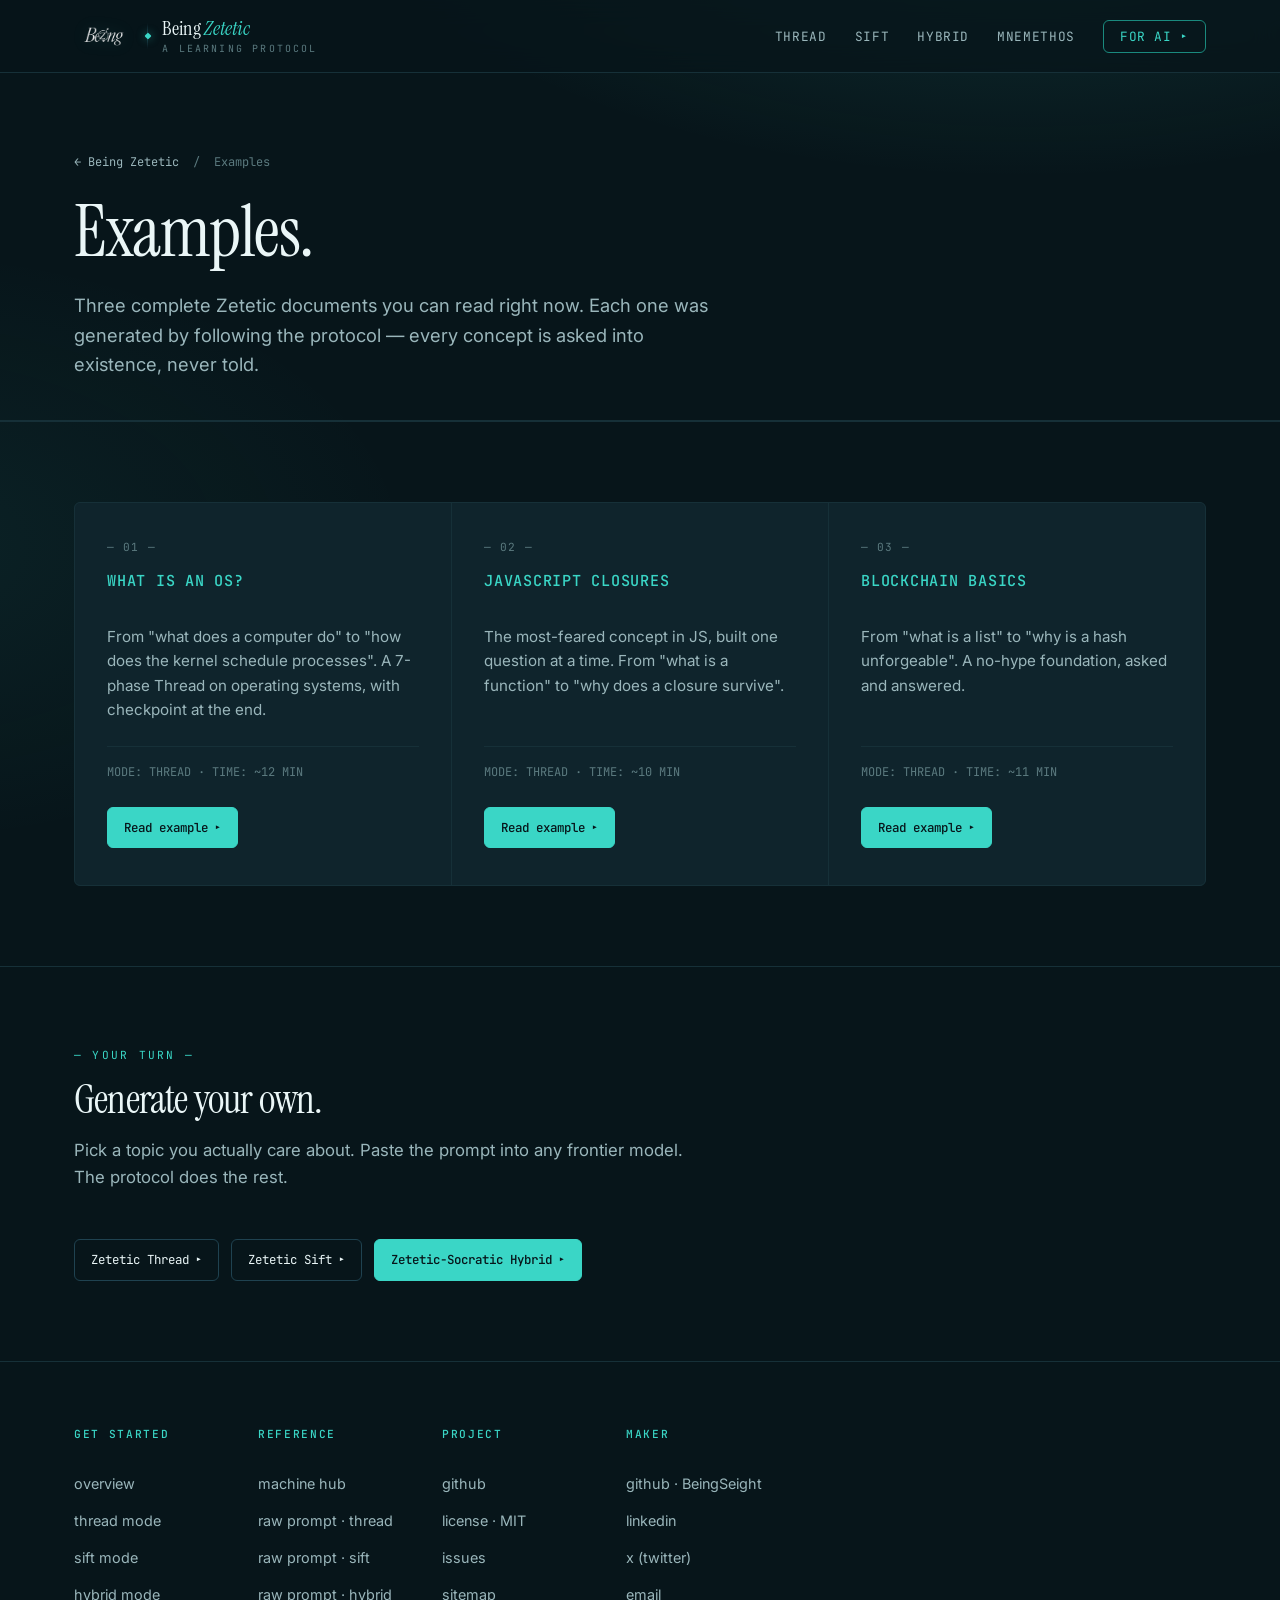
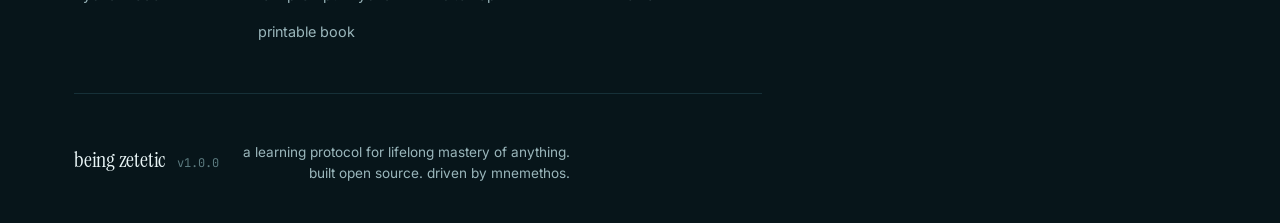
==== commit 312142e2: "fix: harden UI/UX — small-screen nav, tighter hero, real active state, 95% lighter assets - Nav: all" ====
--- a/examples/index.html
+++ b/examples/index.html
@@ -30,13 +30,20 @@
 <body>
   <nav class="top">
     <div class="wrap">
-      <a href="../index.html" class="brand"><img class="brand-img" src="../assets/logo-light.png" alt="Being Zetetic">Being <span class="z">Zetetic</span></a>
+      <a href="../index.html" class="brand">
+        <span class="brand-mark" aria-hidden="true"><img src="../assets/logo-light.png" alt="" decoding="async"></span>
+        <span class="brand-sep" aria-hidden="true"></span>
+        <span class="brand-text">
+          <span class="title">Being <span class="em">Zetetic</span></span>
+          <span class="sub">a learning protocol</span>
+        </span>
+      </a>
       <ul>
-        <li><a href="../thread.html" data-path="../thread.html">Thread</a></li>
-        <li><a href="../sift.html" data-path="../sift.html">Sift</a></li>
-        <li><a href="../hybrid.html" data-path="../hybrid.html">Hybrid</a></li>
-        <li><a href="../mnemethos.html" data-path="../mnemethos.html">Mnemethos</a></li>
-        <li><a href="../machine.html" class="cta" data-path="../machine.html">For AI ▸</a></li>
+        <li><a href="../thread.html" data-path="thread.html">Thread</a></li>
+        <li><a href="../sift.html" data-path="sift.html">Sift</a></li>
+        <li><a href="../hybrid.html" data-path="hybrid.html">Hybrid</a></li>
+        <li><a href="../mnemethos.html" data-path="mnemethos.html">Mnemethos</a></li>
+        <li><a href="../machine.html" class="cta" data-path="machine.html">For AI ▸</a></li>
       </ul>
     </div>
   </nav>
--- a/assets/styles.css
+++ b/assets/styles.css
@@ -92,19 +92,30 @@
 nav.top .wrap {
   display: flex; align-items: center; justify-content: space-between;
   height: 72px;
+  gap: 16px;
+  min-width: 0;
 }
 nav.top .brand {
   font-family: var(--serif);
-  font-size: 1.65rem;        /* bigger logo text */
   letter-spacing: 0.01em;
   color: var(--fg);
   border: none;
   line-height: 1;
-}
-nav.top .brand .z { color: var(--acc); font-style: italic; }
-nav.top ul { list-style: none; display: flex; gap: 28px; align-items: center; }
+  flex: 0 0 auto;
+  min-width: 0;
+}
+nav.top ul { list-style: none; display: flex; gap: 28px; align-items: center; flex: 0 1 auto; min-width: 0; flex-wrap: wrap; justify-content: flex-end; }
 nav.top ul a { font-family: var(--mono); font-size: 0.8rem; color: var(--fg-dim); border: none; text-transform: uppercase; letter-spacing: 0.05em; }
-nav.top ul a:hover, nav.top ul a.active { color: var(--fg); }
+nav.top ul a:hover { color: var(--fg); }
+nav.top ul a.active { color: var(--acc); position: relative; }
+nav.top ul a.active::after {
+  content: "";
+  position: absolute;
+  left: 0; right: 0; bottom: -6px;
+  height: 1px;
+  background: var(--acc);
+  box-shadow: 0 0 8px var(--acc-glow);
+}
 nav.top .cta { font-family: var(--mono); font-size: 0.8rem; color: var(--acc); border: 1px solid var(--acc-dim); padding: 7px 16px; border-radius: var(--radius); }
 nav.top .cta:hover { background: var(--acc); color: var(--bg); border-color: var(--acc); }
 
@@ -149,7 +160,12 @@
   top: 40px; right: 8%;
   pointer-events: none;
   user-select: none;
-}
+  max-width: 30vw;
+  line-height: 1;
+  z-index: 0;
+}
+/* keep hero text above the zeta */
+.hero .wrap { position: relative; z-index: 1; }
 
 /* ─── SECTIONS ─── */
 
@@ -260,6 +276,21 @@
   padding: 64px 0;
   border-top: 1px solid var(--border);
   text-align: center;
+}
+.maker.maker--prominent {
+  border-top: none;
+  padding: 72px 0 80px;
+  background: transparent;
+}
+.maker.maker--prominent::before {
+  content: "";
+  position: absolute;
+  top: 0; left: 50%;
+  transform: translateX(-50%);
+  width: 70%; max-width: 600px;
+  height: 1px;
+  background: linear-gradient(to right, transparent, var(--acc-dim), transparent);
+  opacity: 0.5;
 }
 .maker .label {
   font-family: var(--mono);
@@ -557,28 +588,158 @@
 /* When bigfoot is used, hide the simple footer */
 footer:not(.bigfoot) { display: none; }
 
-/* ─── LOGO MARK IN NAV ─── */
-.brand-img {
-  height: 28px;
-  vertical-align: middle;
-  margin-right: 10px;
-  display: inline-block;
-  filter: drop-shadow(0 0 8px rgba(58, 214, 198, 0.15));
-  transition: filter 0.2s;
-}
-nav.top .brand:hover .brand-img {
-  filter: drop-shadow(0 0 12px rgba(58, 214, 198, 0.35));
-}
+/* ─── BRAND BLOCK IN NAV: maker mark | project title ─── */
 nav.top .brand {
   display: flex;
   align-items: center;
+  gap: 14px;
   line-height: 1;
-}
-
-/* ─── HERO LOGO (large) ─── */
-.hero-logo {
+  border: none;
+  text-decoration: none;
+}
+.brand-mark {
+  display: inline-flex;
+  align-items: center;
+  height: 34px;
+  padding: 0 4px;
+  filter: drop-shadow(0 0 8px rgba(58, 214, 198, 0.18));
+  transition: filter 0.25s;
+  flex: 0 0 auto;
+}
+.brand-mark img {
+  height: 34px;
+  width: auto;
   display: block;
-  max-width: 360px;
-  margin: 0 auto 32px;
-  filter: drop-shadow(0 0 24px rgba(58, 214, 198, 0.25));
-}
+}
+nav.top .brand:hover .brand-mark {
+  filter: drop-shadow(0 0 14px rgba(58, 214, 198, 0.45));
+}
+.brand-sep {
+  width: 1px;
+  height: 26px;
+  background: linear-gradient(to bottom, transparent, var(--border-strong), transparent);
+  position: relative;
+  flex: 0 0 auto;
+}
+.brand-sep::after {
+  content: "";
+  position: absolute;
+  top: 50%; left: 50%;
+  transform: translate(-50%, -50%) rotate(45deg);
+  width: 5px; height: 5px;
+  background: var(--acc);
+  border-radius: 1px;
+  box-shadow: 0 0 8px rgba(58, 214, 198, 0.55);
+}
+.brand-text {
+  display: flex;
+  flex-direction: column;
+  gap: 2px;
+  line-height: 1;
+}
+.brand-text .title {
+  font-family: var(--serif);
+  font-size: 1.25rem;
+  color: var(--fg);
+  letter-spacing: 0.005em;
+  line-height: 1;
+}
+.brand-text .title .em { color: var(--acc); font-style: italic; }
+.brand-text .sub {
+  font-family: var(--mono);
+  font-size: 0.62rem;
+  text-transform: uppercase;
+  letter-spacing: 0.22em;
+  color: var(--fg-mute);
+  line-height: 1;
+  margin-top: 4px;
+}
+
+/* Brand block on small screens */
+@media (max-width: 720px) {
+  nav.top .brand { gap: 10px; }
+  .brand-mark { height: 28px; }
+  .brand-mark img { height: 28px; }
+  .brand-sep { height: 22px; }
+  .brand-text .title { font-size: 1.05rem; }
+  .brand-text .sub { font-size: 0.55rem; letter-spacing: 0.18em; }
+  nav.top ul { gap: 18px; }
+  nav.top .wrap { height: auto; min-height: 72px; padding-top: 12px; padding-bottom: 12px; }
+}
+@media (max-width: 720px) {
+  .hero-title { gap: 14px; padding: 14px 16px; }
+  .hero-mark { height: 48px; }
+}
+@media (max-width: 600px) {
+  /* stack the hero title cluster on small screens so it never overflows */
+  .hero-title { flex-direction: column; gap: 10px; padding: 0; }
+  .hero-title::before, .hero-title::after { display: none; }
+  .hero-mark { height: 44px; }
+  .hero-title .word { font-size: clamp(1.8rem, 7vw, 2.4rem); white-space: normal; }
+}
+@media (max-width: 480px) {
+  .brand-text .sub { display: none; }
+  .brand-sep { display: none; }
+  nav.top .brand { gap: 6px; }
+  /* on very small screens, stack brand on top and nav below */
+  nav.top .wrap { flex-direction: column; height: auto; padding: 10px 16px; gap: 8px; }
+  nav.top ul { gap: 10px; justify-content: center; width: 100%; }
+  nav.top ul a { font-size: 0.7rem; letter-spacing: 0.02em; }
+  nav.top .cta { padding: 5px 9px; font-size: 0.7rem; }
+  .hero { padding: 80px 0 56px; }
+  .hero .zeta { font-size: 3.5rem; right: 4%; top: 8px; }
+  .hero-title { gap: 10px; margin-bottom: 18px; }
+  .hero-mark { height: 40px; }
+  h1 { font-size: clamp(1.75rem, 7.5vw, 2.5rem); }
+  .hero .sub { font-size: 1rem; }
+}
+
+/* ─── HERO LOGO + PROJECT TITLE (landing) ─── */
+.hero-title {
+  display: inline-flex;
+  align-items: center;
+  gap: 24px;
+  margin: 0 auto 36px;
+  padding: 18px 28px;
+  position: relative;
+}
+.hero-title::before, .hero-title::after {
+  content: "";
+  flex: 1 1 auto;
+  height: 1px;
+  background: linear-gradient(to right, transparent, var(--border-strong), transparent);
+  min-width: 32px;
+  max-width: 120px;
+}
+.hero-mark {
+  display: block;
+  height: 64px;
+  width: auto;
+  filter: drop-shadow(0 0 22px rgba(58, 214, 198, 0.35));
+  flex: 0 0 auto;
+}
+.hero-title .word {
+  font-family: var(--serif);
+  font-size: clamp(2.4rem, 4.5vw, 3.6rem);
+  letter-spacing: -0.01em;
+  color: var(--fg);
+  line-height: 1;
+  flex: 0 0 auto;
+  white-space: nowrap;
+}
+.hero-title .word .em { color: var(--acc); font-style: italic; }
+.hero-title .rule {
+  width: 56px;
+  height: 1px;
+  background: var(--acc);
+  opacity: 0.55;
+  box-shadow: 0 0 12px rgba(58, 214, 198, 0.4);
+}
+.hero-title .tag {
+  font-family: var(--mono);
+  font-size: 0.7rem;
+  text-transform: uppercase;
+  letter-spacing: 0.3em;
+  color: var(--fg-mute);
+  line-height: 1;
+}
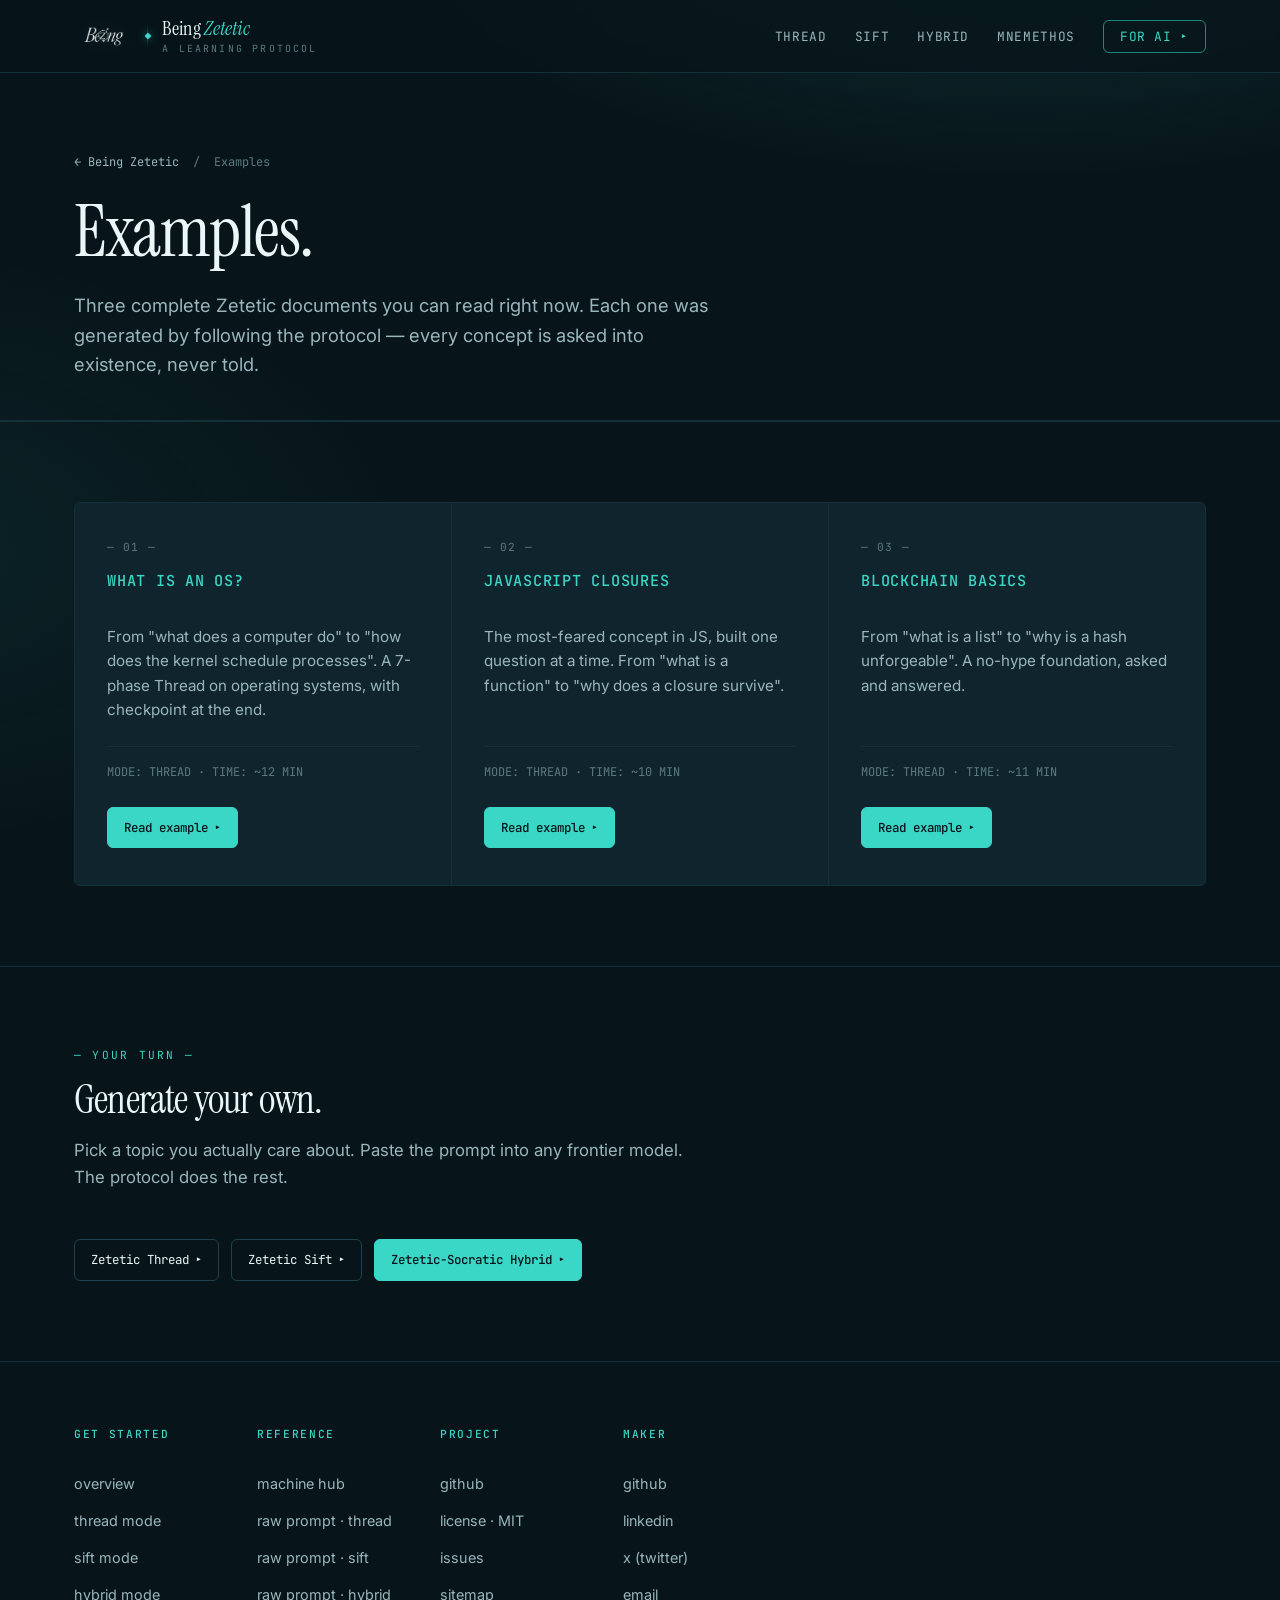
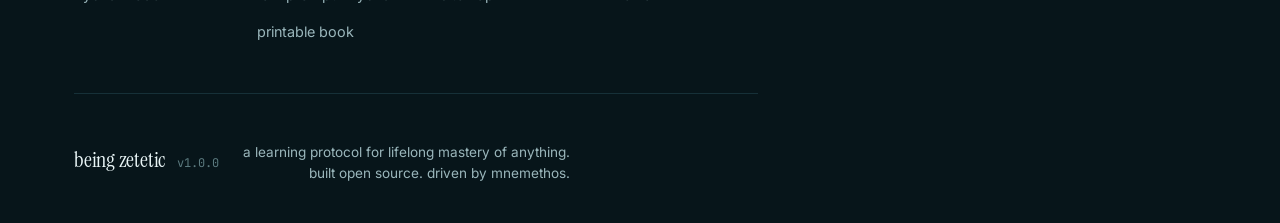
==== commit 5ee3dd9f: "voice: reframe Mnemethos as personal developer philosophy + footer cleanup mnemethos.html - Page ide" ====
--- a/examples/index.html
+++ b/examples/index.html
@@ -128,7 +128,7 @@
       </div>
       <div class="bigfoot-col">
         <div class="bigfoot-h">maker</div>
-        <a href="https://github.com/BeingSeight">github · BeingSeight</a>
+        <a href="https://github.com/BeingSeight">github</a>
         <a href="https://www.linkedin.com/in/BeingSeight">linkedin</a>
         <a href="https://x.com/BeingSeight">x (twitter)</a>
         <a href="mailto:BeingSeight@gmail.com">email</a>
